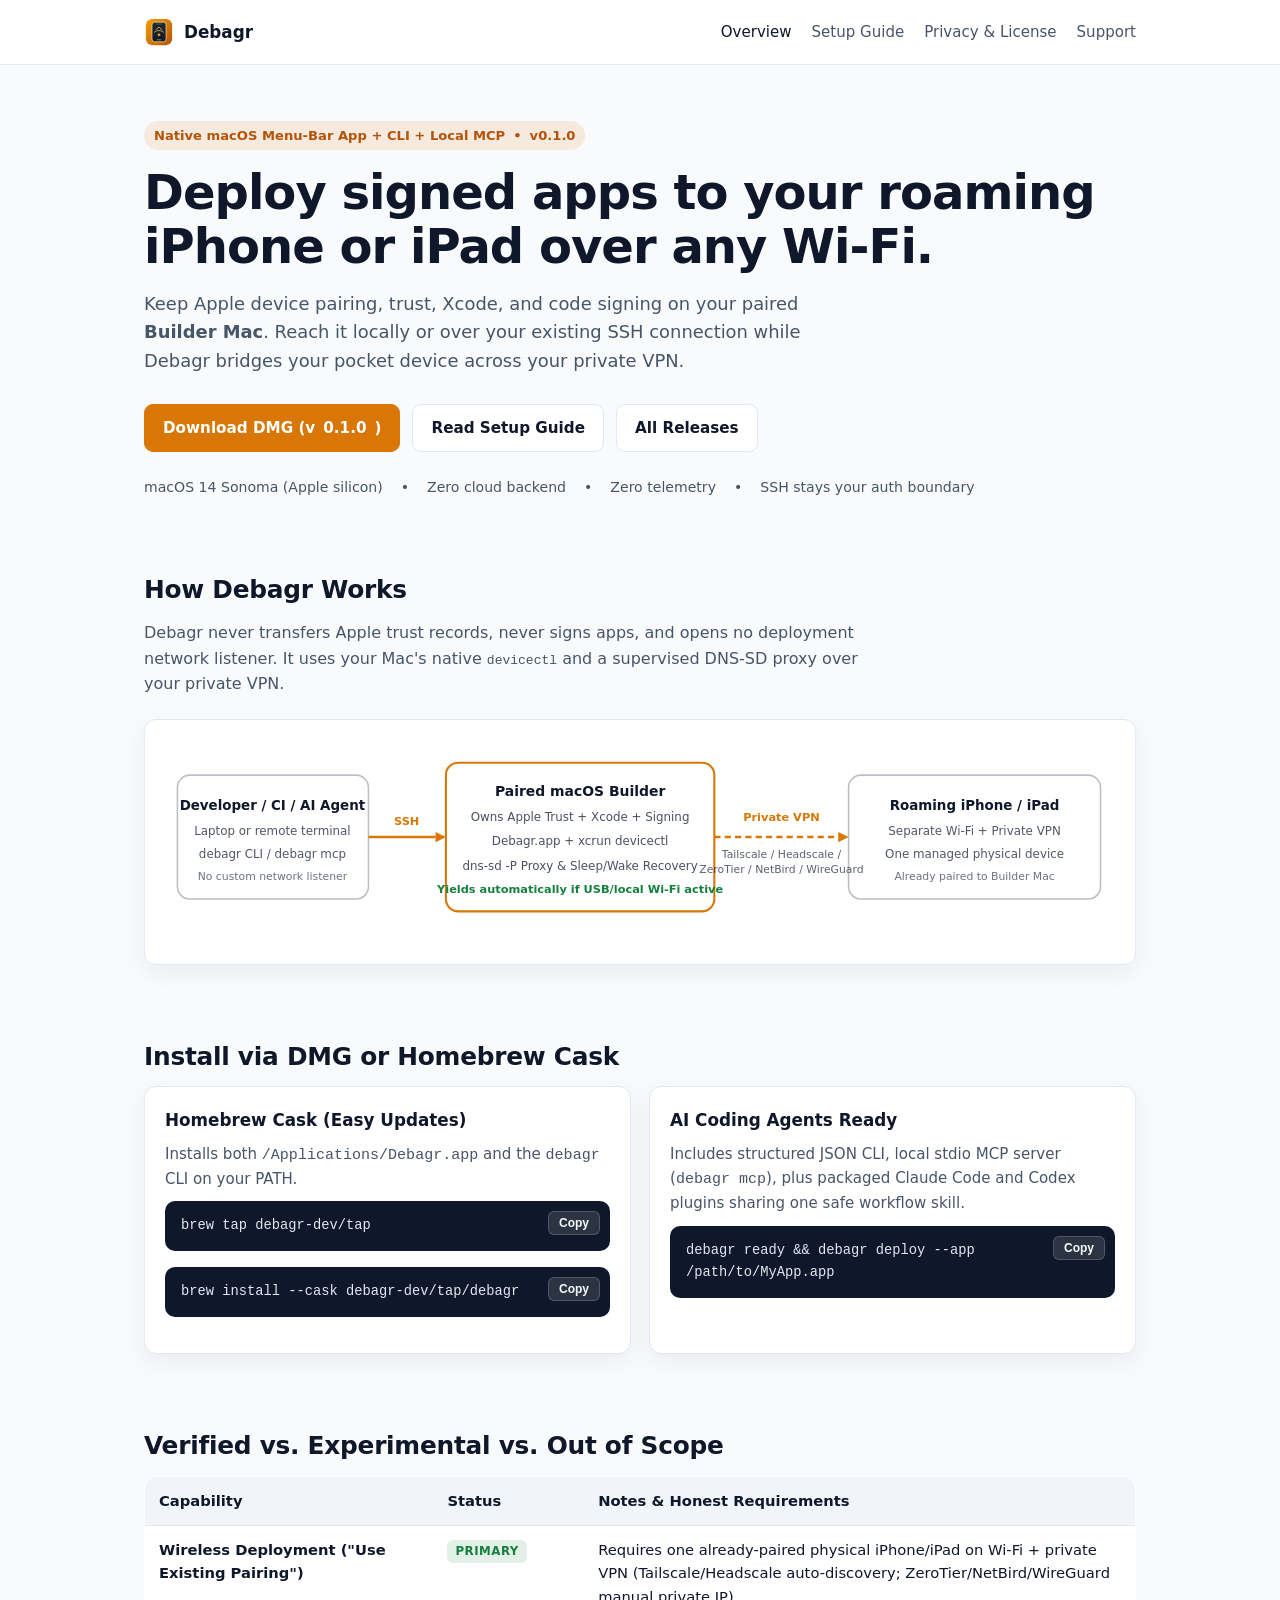
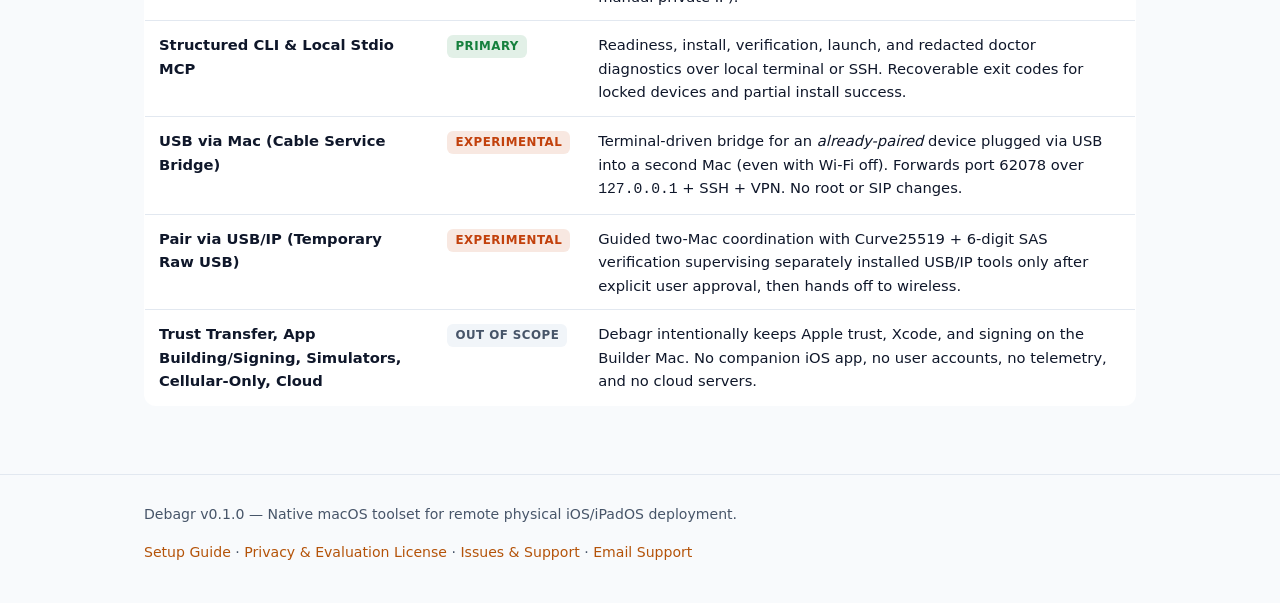
==== site/index.html @ ca861374 "Build Debagr v0.1.0 initial implementation, tests, plugins, packaging, and static site" ====
<!DOCTYPE html>
<html lang="en">
<head>
  <meta charset="utf-8">
  <meta name="viewport" content="width=device-width, initial-scale=1">
  <title>Debagr — Deploy Signed iOS & iPadOS Apps Remotely Through Your Paired Builder Mac</title>
  <link rel="stylesheet" href="styles.css">
  <script src="config.js"></script>
</head>
<body>
  <header class="site-header">
    <div class="container nav-inner">
      <a class="brand" href="index.html">
        <img src="assets/logo.svg" alt="Debagr icon">
        <span>Debagr</span>
      </a>
      <nav class="nav-links">
        <a class="active" href="index.html">Overview</a>
        <a href="guide.html">Setup Guide</a>
        <a href="legal.html">Privacy &amp; License</a>
        <a data-config-href="supportUrl" href="#support">Support</a>
      </nav>
    </div>
  </header>

  <main class="container">
    <section class="hero">
      <div class="eyebrow">
        <span>Native macOS Menu-Bar App + CLI + Local MCP</span>
        <span>•</span>
        <span>v<span data-config-text="version">0.1.0</span></span>
      </div>
      <h1>Deploy signed apps to your roaming iPhone or iPad over any Wi-Fi.</h1>
      <p class="lead">
        Keep Apple device pairing, trust, Xcode, and code signing on your paired <strong>Builder Mac</strong>.
        Reach it locally or over your existing SSH connection while Debagr bridges your pocket device across your private VPN.
      </p>

      <div class="cta-row">
        <a class="btn btn-primary" data-config-href="downloadUrl" href="#">Download DMG (v<span data-config-text="version">0.1.0</span>)</a>
        <a class="btn" href="guide.html">Read Setup Guide</a>
        <a class="btn" data-config-href="releasesUrl" href="#">All Releases</a>
      </div>

      <div class="meta-strip">
        <span data-config-text="minMacOS">macOS 14 Sonoma (Apple silicon)</span>
        <span>•</span>
        <span>Zero cloud backend</span>
        <span>•</span>
        <span>Zero telemetry</span>
        <span>•</span>
        <span>SSH stays your auth boundary</span>
      </div>
    </section>

    <section class="section">
      <h2>How Debagr Works</h2>
      <p class="section-sub">
        Debagr never transfers Apple trust records, never signs apps, and opens no deployment network listener.
        It uses your Mac's native <code>devicectl</code> and a supervised DNS-SD proxy over your private VPN.
      </p>
      <div class="diagram-box">
        <svg viewBox="0 0 920 190" width="100%" height="auto" role="img" aria-label="Debagr Architecture Diagram">
          <rect x="12" y="34" width="185" height="120" rx="12" fill="none" stroke="currentColor" stroke-opacity="0.28" stroke-width="1.5"/>
          <text x="104" y="68" text-anchor="middle" fill="currentColor" font-size="13" font-weight="700">Developer / CI / AI Agent</text>
          <text x="104" y="92" text-anchor="middle" fill="currentColor" opacity="0.72" font-size="11.5">Laptop or remote terminal</text>
          <text x="104" y="114" text-anchor="middle" fill="currentColor" opacity="0.72" font-size="11.5">debagr CLI / debagr mcp</text>
          <text x="104" y="136" text-anchor="middle" fill="currentColor" opacity="0.6" font-size="10.5">No custom network listener</text>

          <line x1="197" y1="94" x2="262" y2="94" stroke="#d97706" stroke-width="2.5"/>
          <polygon points="262,89 272,94 262,99" fill="#d97706"/>
          <text x="234" y="82" text-anchor="middle" fill="#d97706" font-size="11" font-weight="700">SSH</text>

          <rect x="272" y="22" width="260" height="144" rx="12" fill="none" stroke="#d97706" stroke-width="2"/>
          <text x="402" y="54" text-anchor="middle" fill="currentColor" font-size="13.5" font-weight="700">Paired macOS Builder</text>
          <text x="402" y="78" text-anchor="middle" fill="currentColor" opacity="0.75" font-size="11.5">Owns Apple Trust + Xcode + Signing</text>
          <text x="402" y="102" text-anchor="middle" fill="currentColor" opacity="0.75" font-size="11.5">Debagr.app + xcrun devicectl</text>
          <text x="402" y="126" text-anchor="middle" fill="currentColor" opacity="0.75" font-size="11.5">dns-sd -P Proxy &amp; Sleep/Wake Recovery</text>
          <text x="402" y="148" text-anchor="middle" fill="#15803d" font-size="11" font-weight="600">Yields automatically if USB/local Wi-Fi active</text>

          <line x1="532" y1="94" x2="652" y2="94" stroke="#d97706" stroke-width="2.5" stroke-dasharray="6,4"/>
          <polygon points="652,89 662,94 652,99" fill="#d97706"/>
          <text x="597" y="78" text-anchor="middle" fill="#d97706" font-size="11" font-weight="700">Private VPN</text>
          <text x="597" y="114" text-anchor="middle" fill="currentColor" opacity="0.68" font-size="10.5">Tailscale / Headscale /</text>
          <text x="597" y="129" text-anchor="middle" fill="currentColor" opacity="0.68" font-size="10.5">ZeroTier / NetBird / WireGuard</text>

          <rect x="662" y="34" width="244" height="120" rx="12" fill="none" stroke="currentColor" stroke-opacity="0.28" stroke-width="1.5"/>
          <text x="784" y="68" text-anchor="middle" fill="currentColor" font-size="13" font-weight="700">Roaming iPhone / iPad</text>
          <text x="784" y="92" text-anchor="middle" fill="currentColor" opacity="0.72" font-size="11.5">Separate Wi-Fi + Private VPN</text>
          <text x="784" y="114" text-anchor="middle" fill="currentColor" opacity="0.72" font-size="11.5">One managed physical device</text>
          <text x="784" y="136" text-anchor="middle" fill="currentColor" opacity="0.6" font-size="10.5">Already paired to Builder Mac</text>
        </svg>
      </div>
    </section>

    <section class="section">
      <h2>Install via DMG or Homebrew Cask</h2>
      <div class="card-grid">
        <div class="card">
          <h3>Homebrew Cask (Easy Updates)</h3>
          <p>Installs both <code>/Applications/Debagr.app</code> and the <code>debagr</code> CLI on your PATH.</p>
          <div class="code-block"><pre data-config-text="homebrewTapCommand">brew tap debagr-dev/tap</pre></div>
          <div class="code-block"><pre data-config-text="homebrewCaskCommand">brew install --cask debagr-dev/tap/debagr</pre></div>
        </div>
        <div class="card">
          <h3>AI Coding Agents Ready</h3>
          <p>Includes structured JSON CLI, local stdio MCP server (<code>debagr mcp</code>), plus packaged Claude Code and Codex plugins sharing one safe workflow skill.</p>
          <div class="code-block"><pre>debagr ready &amp;&amp; debagr deploy --app /path/to/MyApp.app</pre></div>
        </div>
      </div>
    </section>

    <section class="section">
      <h2>Verified vs. Experimental vs. Out of Scope</h2>
      <table>
        <thead>
          <tr>
            <th>Capability</th>
            <th>Status</th>
            <th>Notes &amp; Honest Requirements</th>
          </tr>
        </thead>
        <tbody>
          <tr>
            <td><strong>Wireless Deployment ("Use Existing Pairing")</strong></td>
            <td><span class="badge badge-ok">Primary</span></td>
            <td>Requires one already-paired physical iPhone/iPad on Wi-Fi + private VPN (Tailscale/Headscale auto-discovery; ZeroTier/NetBird/WireGuard manual private IP).</td>
          </tr>
          <tr>
            <td><strong>Structured CLI &amp; Local Stdio MCP</strong></td>
            <td><span class="badge badge-ok">Primary</span></td>
            <td>Readiness, install, verification, launch, and redacted doctor diagnostics over local terminal or SSH. Recoverable exit codes for locked devices and partial install success.</td>
          </tr>
          <tr>
            <td><strong>USB via Mac (Cable Service Bridge)</strong></td>
            <td><span class="badge badge-exp">Experimental</span></td>
            <td>Terminal-driven bridge for an <em>already-paired</em> device plugged via USB into a second Mac (even with Wi-Fi off). Forwards port 62078 over <code>127.0.0.1</code> + SSH + VPN. No root or SIP changes.</td>
          </tr>
          <tr>
            <td><strong>Pair via USB/IP (Temporary Raw USB)</strong></td>
            <td><span class="badge badge-exp">Experimental</span></td>
            <td>Guided two-Mac coordination with Curve25519 + 6-digit SAS verification supervising separately installed USB/IP tools only after explicit user approval, then hands off to wireless.</td>
          </tr>
          <tr>
            <td><strong>Trust Transfer, App Building/Signing, Simulators, Cellular-Only, Cloud</strong></td>
            <td><span class="badge badge-neutral">Out of Scope</span></td>
            <td>Debagr intentionally keeps Apple trust, Xcode, and signing on the Builder Mac. No companion iOS app, no user accounts, no telemetry, and no cloud servers.</td>
          </tr>
        </tbody>
      </table>
    </section>
  </main>

  <footer class="site-footer" id="support">
    <div class="container footer-row">
      <div>Debagr v<span data-config-text="version">0.1.0</span> — Native macOS toolset for remote physical iOS/iPadOS deployment.</div>
      <div>
        <a href="guide.html">Setup Guide</a> ·
        <a href="legal.html">Privacy &amp; Evaluation License</a> ·
        <a data-config-href="supportUrl" href="#">Issues &amp; Support</a> ·
        <a data-config-href="supportEmail" href="mailto:support@debagr.example">Email Support</a>
      </div>
    </div>
  </footer>

  <script src="app.js"></script>
</body>
</html>
---- site/styles.css ----
:root {
  --bg: #f8fafc;
  --surface: #ffffff;
  --surface-alt: #f1f5f9;
  --text: #0f172a;
  --text-muted: #475569;
  --border: #e2e8f0;
  --accent: #d97706;
  --accent-strong: #b45309;
  --accent-soft: rgba(217, 119, 6, 0.12);
  --ok: #15803d;
  --ok-soft: rgba(21, 128, 61, 0.12);
  --exp: #c2410c;
  --exp-soft: rgba(194, 65, 12, 0.12);
  --code-bg: #0f172a;
  --code-text: #e2e8f0;
  --shadow: 0 8px 24px rgba(15, 23, 42, 0.06);
  --radius: 12px;
  --sans: -apple-system, BlinkMacSystemFont, "SF Pro Text", "Segoe UI", system-ui, sans-serif;
  --mono: ui-monospace, "SF Mono", Menlo, Monaco, Consolas, monospace;
}

@media (prefers-color-scheme: dark) {
  :root {
    --bg: #0b0f17;
    --surface: #131924;
    --surface-alt: #1b2434;
    --text: #f1f5f9;
    --text-muted: #94a3b8;
    --border: #243045;
    --accent: #f59e0b;
    --accent-strong: #fbbf24;
    --accent-soft: rgba(245, 158, 11, 0.15);
    --ok: #4ade80;
    --ok-soft: rgba(74, 222, 128, 0.14);
    --exp: #fb923c;
    --exp-soft: rgba(251, 146, 60, 0.16);
    --code-bg: #080c12;
    --code-text: #e2e8f0;
    --shadow: 0 8px 30px rgba(0, 0, 0, 0.35);
  }
}

* {
  box-sizing: border-box;
}

html, body {
  margin: 0;
  padding: 0;
  background: var(--bg);
  color: var(--text);
  font-family: var(--sans);
  line-height: 1.6;
  -webkit-font-smoothing: antialiased;
}

a {
  color: var(--accent-strong);
  text-decoration: none;
}

a:hover {
  text-decoration: underline;
}

.container {
  max-width: 1040px;
  margin: 0 auto;
  padding: 0 24px;
}

.site-header {
  border-bottom: 1px solid var(--border);
  background: var(--surface);
  position: sticky;
  top: 0;
  z-index: 20;
}

.nav-inner {
  display: flex;
  align-items: center;
  justify-content: space-between;
  gap: 16px;
  height: 64px;
}

.brand {
  display: flex;
  align-items: center;
  gap: 10px;
  font-weight: 700;
  font-size: 1.05rem;
  color: var(--text);
}

.brand img {
  width: 30px;
  height: 30px;
}

.nav-links {
  display: flex;
  align-items: center;
  gap: 20px;
  flex-wrap: wrap;
}

.nav-links a {
  color: var(--text-muted);
  font-size: 0.94rem;
  font-weight: 500;
}

.nav-links a.active,
.nav-links a:hover {
  color: var(--text);
  text-decoration: none;
}

.hero {
  padding: 56px 0 36px;
}

.eyebrow {
  display: inline-flex;
  align-items: center;
  gap: 8px;
  font-size: 0.82rem;
  font-weight: 600;
  padding: 4px 10px;
  border-radius: 999px;
  background: var(--accent-soft);
  color: var(--accent-strong);
  margin-bottom: 16px;
}

h1 {
  font-size: clamp(2rem, 4vw, 3rem);
  line-height: 1.12;
  margin: 0 0 16px;
  letter-spacing: -0.02em;
}

.lead {
  font-size: 1.12rem;
  color: var(--text-muted);
  max-width: 720px;
  margin: 0 0 28px;
}

.cta-row {
  display: flex;
  flex-wrap: wrap;
  gap: 12px;
  align-items: center;
  margin-bottom: 24px;
}

.btn {
  display: inline-flex;
  align-items: center;
  gap: 8px;
  padding: 11px 18px;
  border-radius: 9px;
  font-weight: 600;
  font-size: 0.95rem;
  border: 1px solid var(--border);
  background: var(--surface);
  color: var(--text);
  cursor: pointer;
}

.btn:hover {
  text-decoration: none;
  border-color: var(--accent);
}

.btn-primary {
  background: var(--accent);
  border-color: var(--accent);
  color: #ffffff;
}

.btn-primary:hover {
  background: var(--accent-strong);
  border-color: var(--accent-strong);
}

.meta-strip {
  display: flex;
  flex-wrap: wrap;
  gap: 18px;
  font-size: 0.88rem;
  color: var(--text-muted);
}

.section {
  padding: 36px 0;
}

.section h2 {
  font-size: 1.55rem;
  margin: 0 0 10px;
  letter-spacing: -0.01em;
}

.section-sub {
  color: var(--text-muted);
  margin: 0 0 22px;
  max-width: 740px;
}

.card-grid {
  display: grid;
  grid-template-columns: repeat(auto-fit, minmax(260px, 1fr));
  gap: 18px;
}

.card {
  background: var(--surface);
  border: 1px solid var(--border);
  border-radius: var(--radius);
  padding: 20px;
  box-shadow: var(--shadow);
}

.card h3 {
  margin: 0 0 8px;
  font-size: 1.05rem;
}

.card p {
  margin: 0;
  color: var(--text-muted);
  font-size: 0.94rem;
}

.badge {
  display: inline-block;
  font-size: 0.74rem;
  font-weight: 700;
  text-transform: uppercase;
  letter-spacing: 0.04em;
  padding: 2px 8px;
  border-radius: 6px;
  margin-bottom: 8px;
}

.badge-ok {
  background: var(--ok-soft);
  color: var(--ok);
}

.badge-exp {
  background: var(--exp-soft);
  color: var(--exp);
}

.badge-neutral {
  background: var(--surface-alt);
  color: var(--text-muted);
}

.diagram-box {
  background: var(--surface);
  border: 1px solid var(--border);
  border-radius: var(--radius);
  padding: 20px;
  box-shadow: var(--shadow);
  overflow-x: auto;
}

.code-block {
  position: relative;
  background: var(--code-bg);
  color: var(--code-text);
  border-radius: 10px;
  padding: 14px 16px;
  font-family: var(--mono);
  font-size: 0.86rem;
  overflow-x: auto;
  margin: 10px 0 16px;
}

.code-block pre {
  margin: 0;
  white-space: pre-wrap;
  word-break: break-word;
}

.copy-btn {
  position: absolute;
  top: 10px;
  right: 10px;
  background: rgba(255, 255, 255, 0.12);
  color: #f8fafc;
  border: 1px solid rgba(255, 255, 255, 0.18);
  border-radius: 6px;
  padding: 4px 10px;
  font-size: 0.75rem;
  font-weight: 600;
  cursor: pointer;
}

.copy-btn:hover {
  background: rgba(255, 255, 255, 0.22);
}

.callout {
  border-left: 4px solid var(--accent);
  background: var(--accent-soft);
  padding: 14px 16px;
  border-radius: 8px;
  margin: 16px 0;
}

.callout-exp {
  border-left-color: var(--exp);
  background: var(--exp-soft);
}

table {
  width: 100%;
  border-collapse: collapse;
  background: var(--surface);
  border: 1px solid var(--border);
  border-radius: var(--radius);
  overflow: hidden;
  font-size: 0.92rem;
}

th, td {
  text-align: left;
  padding: 12px 14px;
  border-bottom: 1px solid var(--border);
  vertical-align: top;
}

th {
  background: var(--surface-alt);
  font-weight: 600;
}

tr:last-child td {
  border-bottom: none;
}

.tabs {
  display: flex;
  flex-wrap: wrap;
  gap: 8px;
  margin-bottom: 12px;
}

.tab-btn {
  padding: 7px 14px;
  border-radius: 8px;
  border: 1px solid var(--border);
  background: var(--surface);
  color: var(--text-muted);
  font-weight: 600;
  font-size: 0.88rem;
  cursor: pointer;
}

.tab-btn.active {
  background: var(--accent);
  border-color: var(--accent);
  color: #ffffff;
}

.tab-panel {
  display: none;
}

.tab-panel.active {
  display: block;
}

.site-footer {
  border-top: 1px solid var(--border);
  padding: 28px 0 42px;
  margin-top: 32px;
  font-size: 0.88rem;
  color: var(--text-muted);
}

.footer-row {
  display: flex;
  flex-wrap: wrap;
  justify-content: space-between;
  gap: 16px;
}
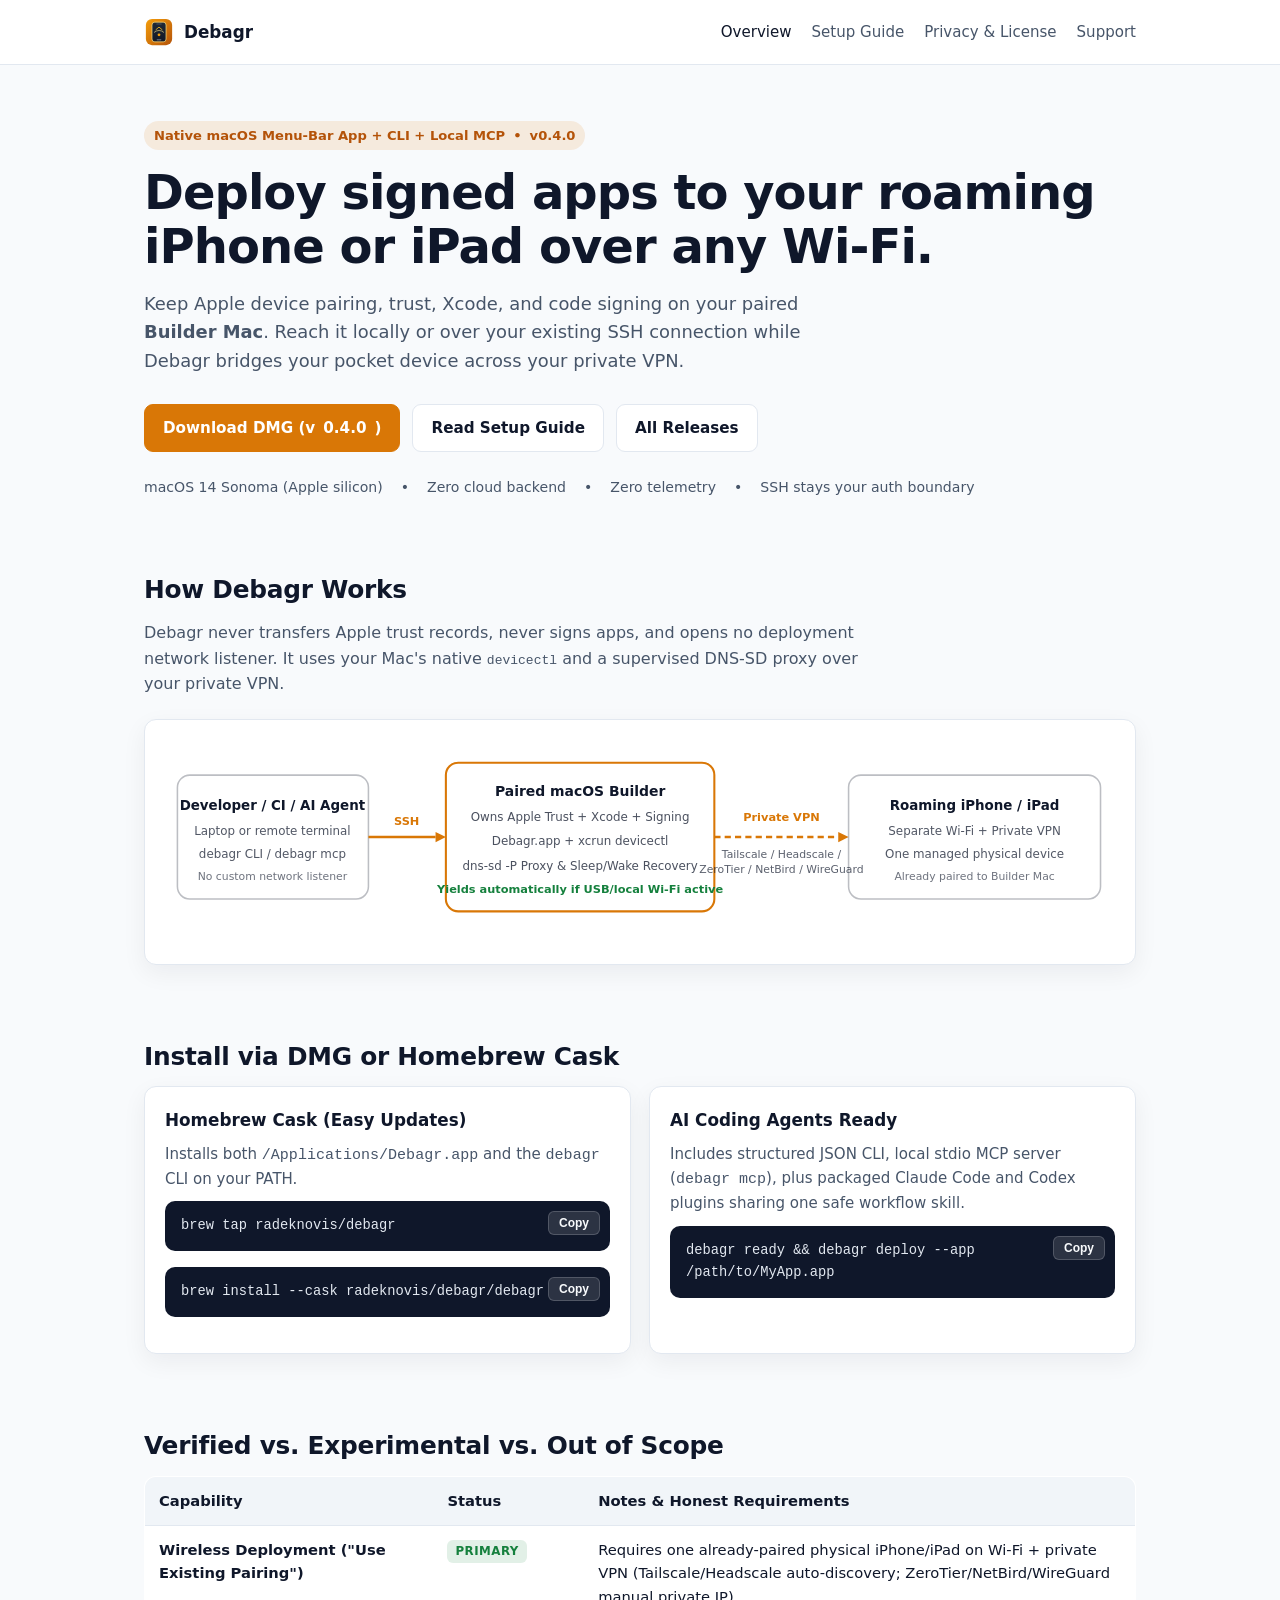
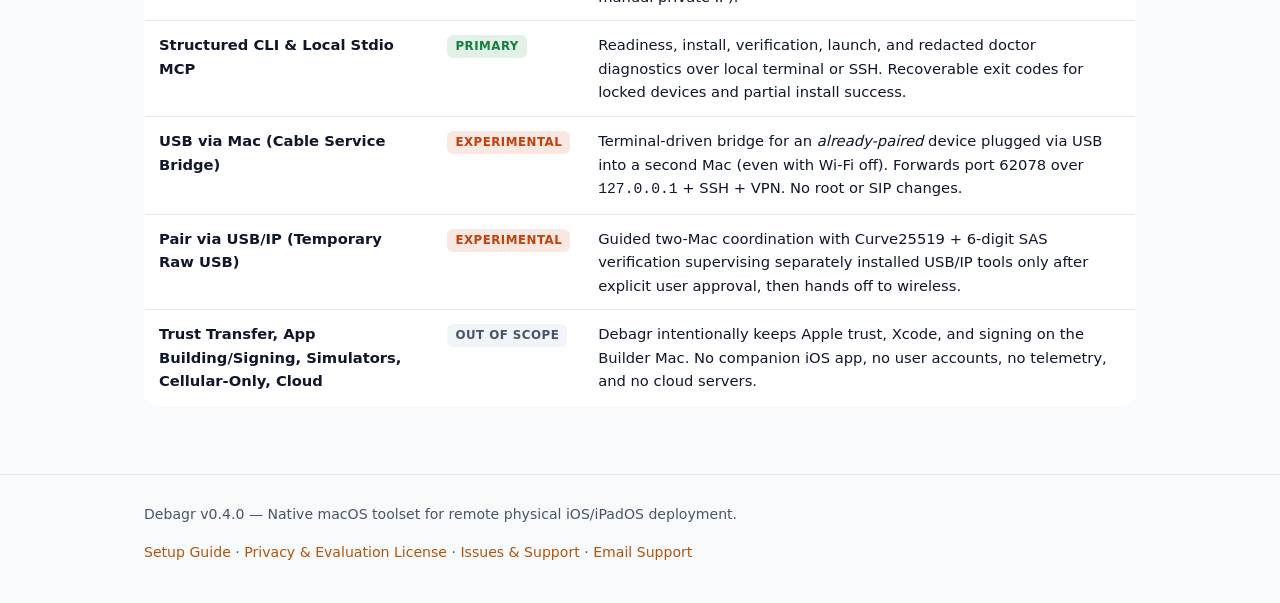
==== commit a61028f6: "Prepare v0.4.0 release metadata and point links to radeknovis/Debagr" ====
--- a/site/index.html
+++ b/site/index.html
@@ -28,7 +28,7 @@
       <div class="eyebrow">
         <span>Native macOS Menu-Bar App + CLI + Local MCP</span>
         <span>•</span>
-        <span>v<span data-config-text="version">0.1.0</span></span>
+        <span>v<span data-config-text="version">0.4.0</span></span>
       </div>
       <h1>Deploy signed apps to your roaming iPhone or iPad over any Wi-Fi.</h1>
       <p class="lead">
@@ -37,7 +37,7 @@
       </p>
 
       <div class="cta-row">
-        <a class="btn btn-primary" data-config-href="downloadUrl" href="#">Download DMG (v<span data-config-text="version">0.1.0</span>)</a>
+        <a class="btn btn-primary" data-config-href="downloadUrl" href="#">Download DMG (v<span data-config-text="version">0.4.0</span>)</a>
         <a class="btn" href="guide.html">Read Setup Guide</a>
         <a class="btn" data-config-href="releasesUrl" href="#">All Releases</a>
       </div>
@@ -99,8 +99,8 @@
         <div class="card">
           <h3>Homebrew Cask (Easy Updates)</h3>
           <p>Installs both <code>/Applications/Debagr.app</code> and the <code>debagr</code> CLI on your PATH.</p>
-          <div class="code-block"><pre data-config-text="homebrewTapCommand">brew tap debagr-dev/tap</pre></div>
-          <div class="code-block"><pre data-config-text="homebrewCaskCommand">brew install --cask debagr-dev/tap/debagr</pre></div>
+          <div class="code-block"><pre data-config-text="homebrewTapCommand">brew tap radeknovis/debagr</pre></div>
+          <div class="code-block"><pre data-config-text="homebrewCaskCommand">brew install --cask radeknovis/debagr/debagr</pre></div>
         </div>
         <div class="card">
           <h3>AI Coding Agents Ready</h3>
@@ -153,7 +153,7 @@
 
   <footer class="site-footer" id="support">
     <div class="container footer-row">
-      <div>Debagr v<span data-config-text="version">0.1.0</span> — Native macOS toolset for remote physical iOS/iPadOS deployment.</div>
+      <div>Debagr v<span data-config-text="version">0.4.0</span> — Native macOS toolset for remote physical iOS/iPadOS deployment.</div>
       <div>
         <a href="guide.html">Setup Guide</a> ·
         <a href="legal.html">Privacy &amp; Evaluation License</a> ·
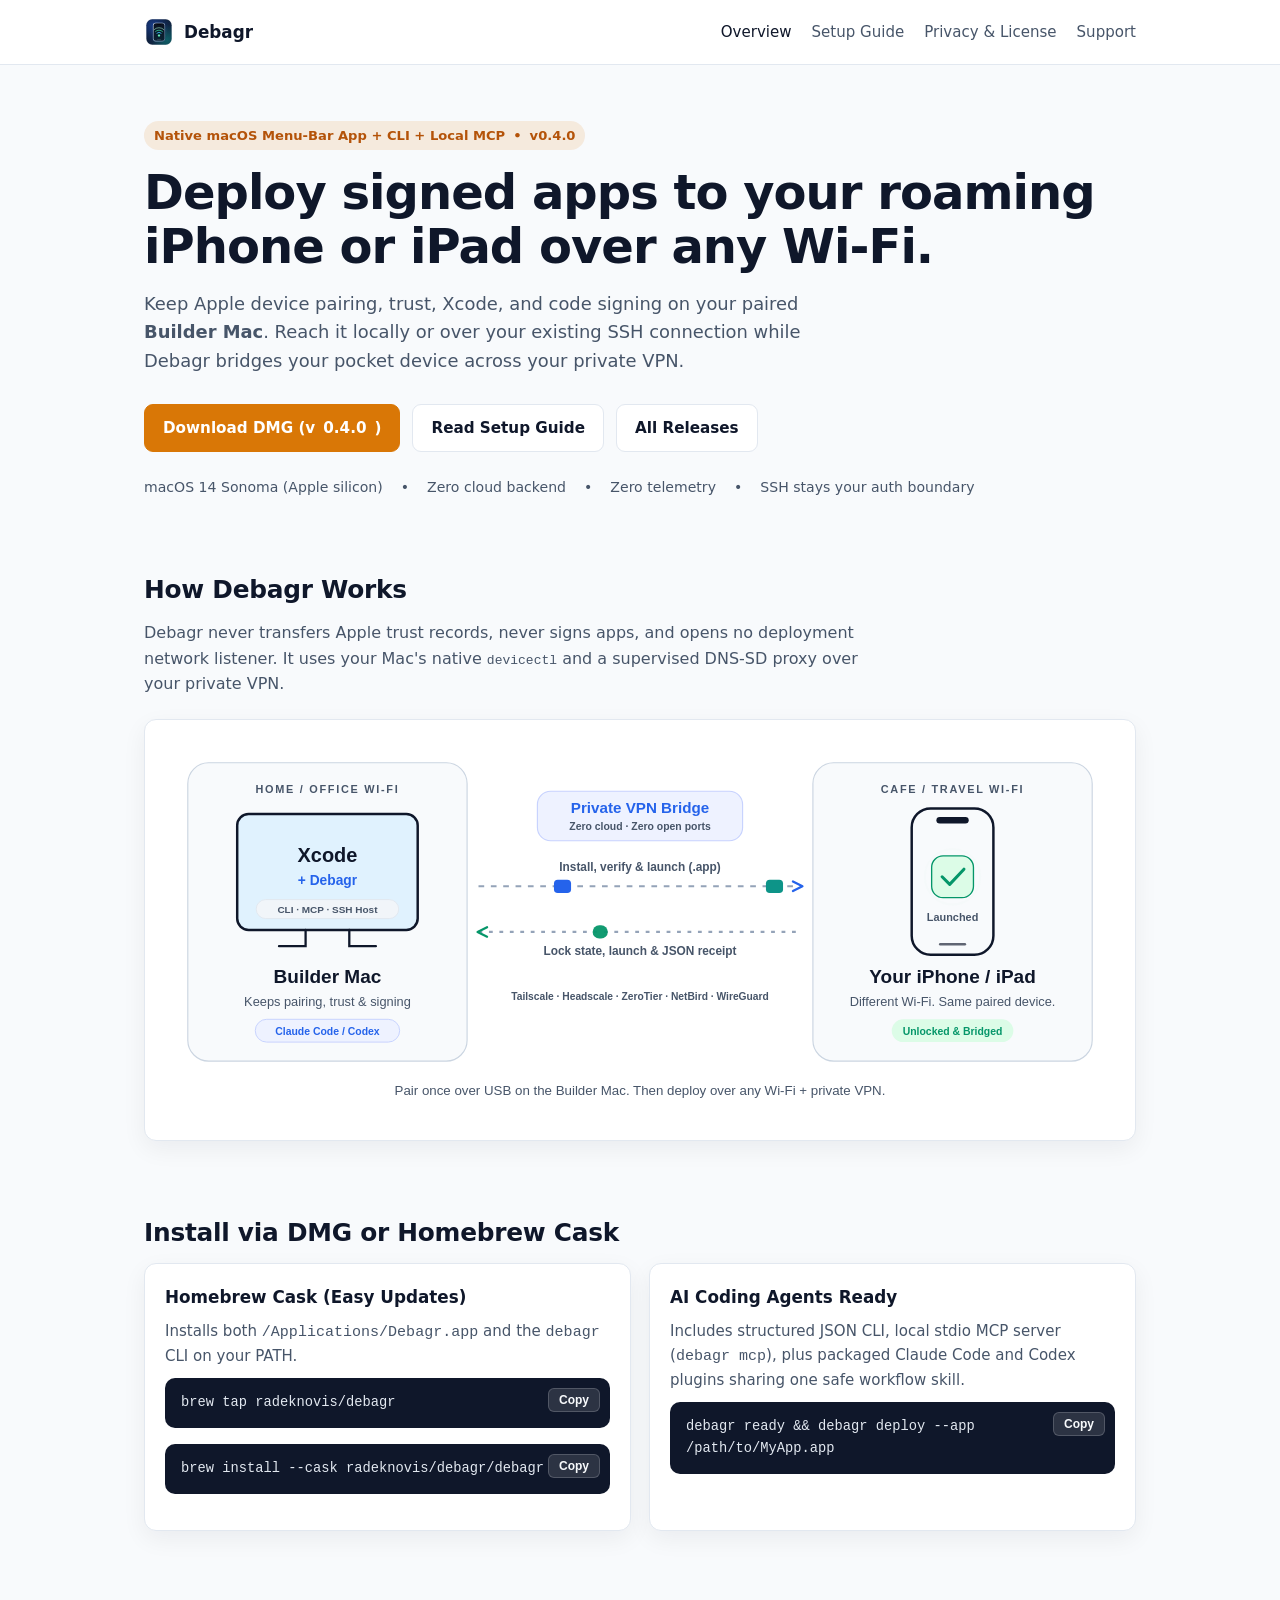
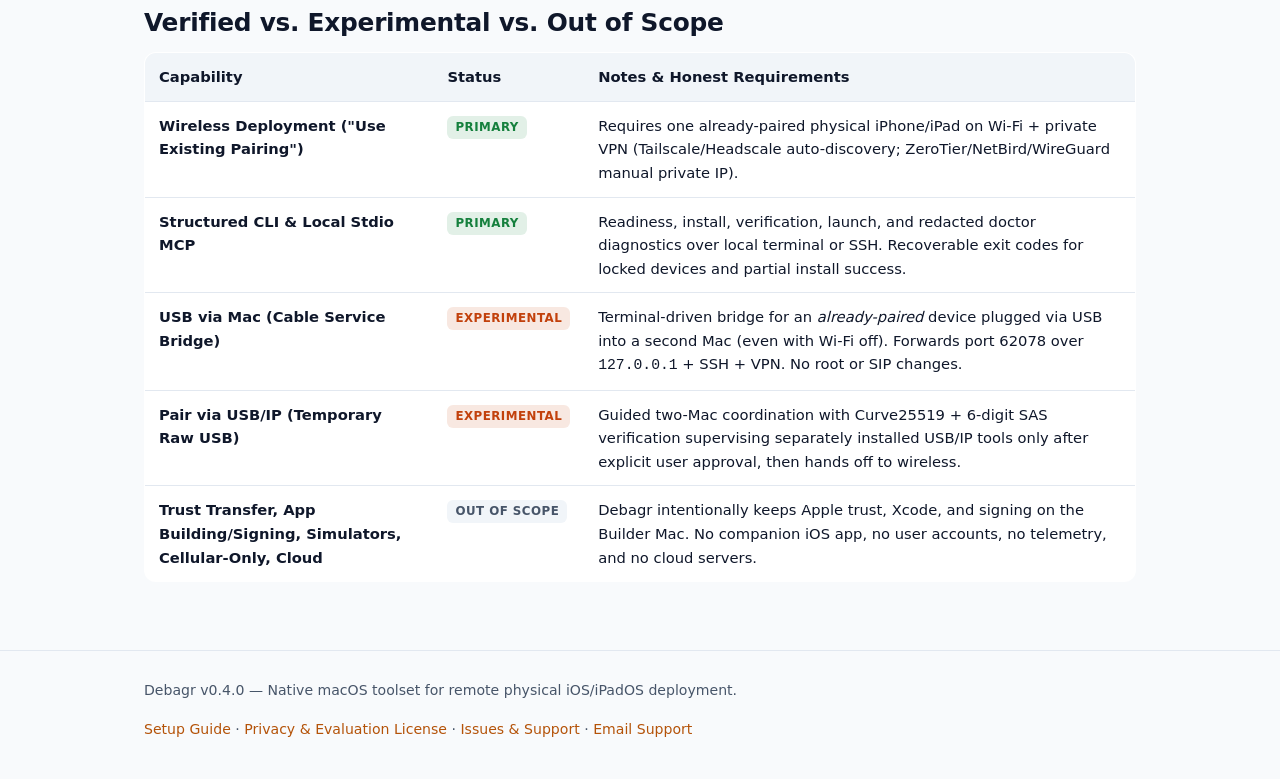
==== commit b715c6f5: "Align v0.4.0 distribution URLs, site diagram, notarization script, and CI formatting" ====
--- a/site/index.html
+++ b/site/index.html
@@ -4,6 +4,7 @@
   <meta charset="utf-8">
   <meta name="viewport" content="width=device-width, initial-scale=1">
   <title>Debagr — Deploy Signed iOS & iPadOS Apps Remotely Through Your Paired Builder Mac</title>
+  <link rel="icon" href="assets/app-icon.png">
   <link rel="stylesheet" href="styles.css">
   <script src="config.js"></script>
 </head>
@@ -60,36 +61,7 @@
         It uses your Mac's native <code>devicectl</code> and a supervised DNS-SD proxy over your private VPN.
       </p>
       <div class="diagram-box">
-        <svg viewBox="0 0 920 190" width="100%" height="auto" role="img" aria-label="Debagr Architecture Diagram">
-          <rect x="12" y="34" width="185" height="120" rx="12" fill="none" stroke="currentColor" stroke-opacity="0.28" stroke-width="1.5"/>
-          <text x="104" y="68" text-anchor="middle" fill="currentColor" font-size="13" font-weight="700">Developer / CI / AI Agent</text>
-          <text x="104" y="92" text-anchor="middle" fill="currentColor" opacity="0.72" font-size="11.5">Laptop or remote terminal</text>
-          <text x="104" y="114" text-anchor="middle" fill="currentColor" opacity="0.72" font-size="11.5">debagr CLI / debagr mcp</text>
-          <text x="104" y="136" text-anchor="middle" fill="currentColor" opacity="0.6" font-size="10.5">No custom network listener</text>
-
-          <line x1="197" y1="94" x2="262" y2="94" stroke="#d97706" stroke-width="2.5"/>
-          <polygon points="262,89 272,94 262,99" fill="#d97706"/>
-          <text x="234" y="82" text-anchor="middle" fill="#d97706" font-size="11" font-weight="700">SSH</text>
-
-          <rect x="272" y="22" width="260" height="144" rx="12" fill="none" stroke="#d97706" stroke-width="2"/>
-          <text x="402" y="54" text-anchor="middle" fill="currentColor" font-size="13.5" font-weight="700">Paired macOS Builder</text>
-          <text x="402" y="78" text-anchor="middle" fill="currentColor" opacity="0.75" font-size="11.5">Owns Apple Trust + Xcode + Signing</text>
-          <text x="402" y="102" text-anchor="middle" fill="currentColor" opacity="0.75" font-size="11.5">Debagr.app + xcrun devicectl</text>
-          <text x="402" y="126" text-anchor="middle" fill="currentColor" opacity="0.75" font-size="11.5">dns-sd -P Proxy &amp; Sleep/Wake Recovery</text>
-          <text x="402" y="148" text-anchor="middle" fill="#15803d" font-size="11" font-weight="600">Yields automatically if USB/local Wi-Fi active</text>
-
-          <line x1="532" y1="94" x2="652" y2="94" stroke="#d97706" stroke-width="2.5" stroke-dasharray="6,4"/>
-          <polygon points="652,89 662,94 652,99" fill="#d97706"/>
-          <text x="597" y="78" text-anchor="middle" fill="#d97706" font-size="11" font-weight="700">Private VPN</text>
-          <text x="597" y="114" text-anchor="middle" fill="currentColor" opacity="0.68" font-size="10.5">Tailscale / Headscale /</text>
-          <text x="597" y="129" text-anchor="middle" fill="currentColor" opacity="0.68" font-size="10.5">ZeroTier / NetBird / WireGuard</text>
-
-          <rect x="662" y="34" width="244" height="120" rx="12" fill="none" stroke="currentColor" stroke-opacity="0.28" stroke-width="1.5"/>
-          <text x="784" y="68" text-anchor="middle" fill="currentColor" font-size="13" font-weight="700">Roaming iPhone / iPad</text>
-          <text x="784" y="92" text-anchor="middle" fill="currentColor" opacity="0.72" font-size="11.5">Separate Wi-Fi + Private VPN</text>
-          <text x="784" y="114" text-anchor="middle" fill="currentColor" opacity="0.72" font-size="11.5">One managed physical device</text>
-          <text x="784" y="136" text-anchor="middle" fill="currentColor" opacity="0.6" font-size="10.5">Already paired to Builder Mac</text>
-        </svg>
+        <img src="assets/remote-deployment.svg" alt="Paired Builder Mac bridges signed app installs and launches to your roaming iPhone or iPad over a private VPN" style="width:100%;height:auto;display:block;border-radius:12px;">
       </div>
     </section>
 
